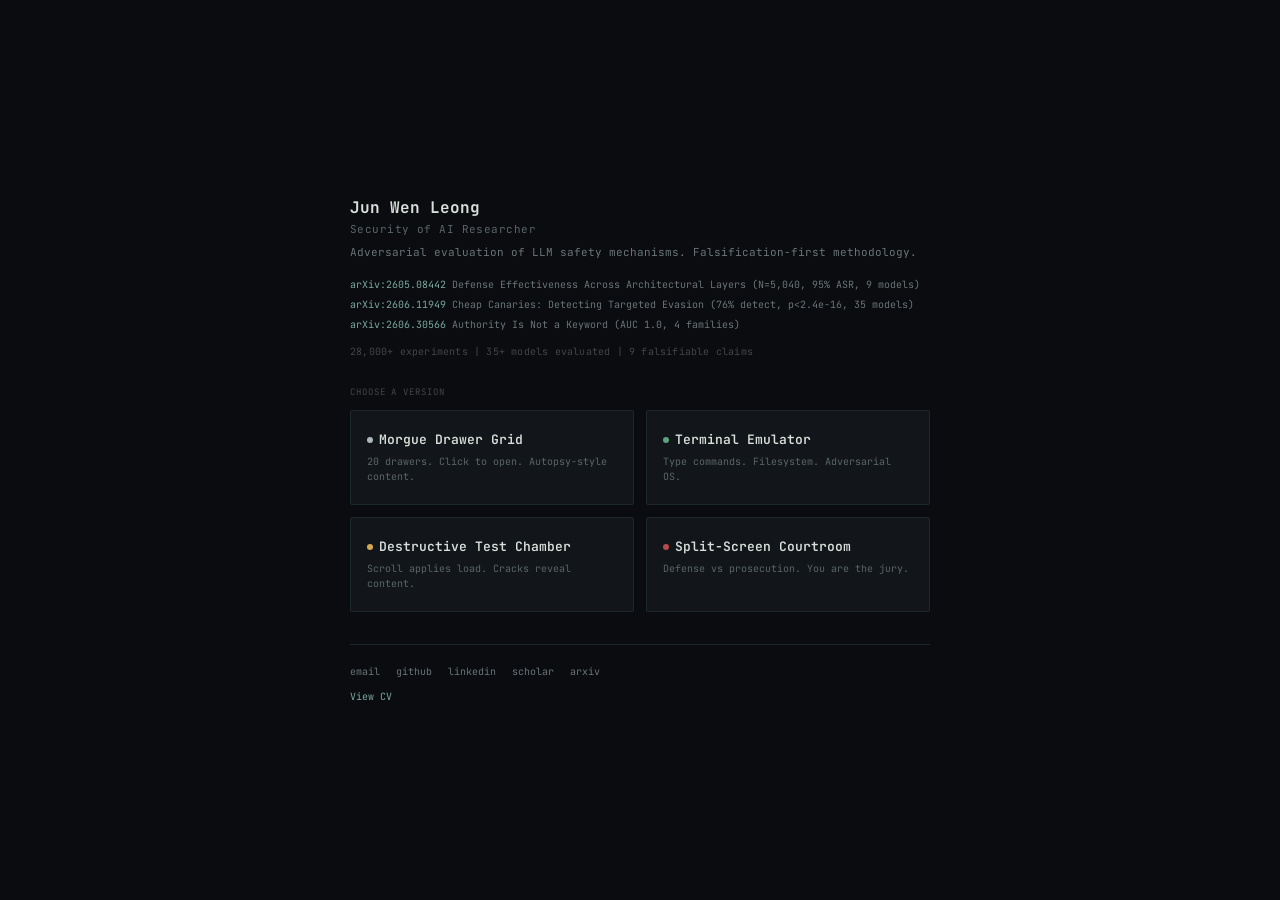
==== index.html @ e0956cd9 "fix: address panel feedback across all versions Landing: add credentials summary, paper bullets, sta" ====
<!DOCTYPE html>
<html lang="en">
<head>
  <meta charset="UTF-8">
  <meta name="viewport" content="width=device-width, initial-scale=1.0">
  <title>Jun Wen Leong</title>
  <meta name="description" content="Security of AI Researcher. Adversarial evaluation of LLM safety mechanisms.">
  <meta property="og:title" content="Jun Wen Leong">
  <meta property="og:description" content="Security of AI Researcher. Adversarial evaluation of LLM safety mechanisms.">
  <meta property="og:type" content="website">
  <meta property="og:image" content="https://junwenleong.github.io/site/og-image.png">
  <link rel="preconnect" href="https://fonts.googleapis.com">
  <link rel="preconnect" href="https://fonts.gstatic.com" crossorigin>
  <link href="https://fonts.googleapis.com/css2?family=JetBrains+Mono:wght@400;500;700&display=swap" rel="stylesheet">
  <style>
    * { box-sizing: border-box; margin: 0; padding: 0; }
    body {
      background: #0a0c0f;
      color: #8f9a9c;
      font-family: 'JetBrains Mono', monospace;
      min-height: 100vh;
      display: flex;
      align-items: center;
      justify-content: center;
      padding: 24px;
    }
    .landing {
      max-width: 580px;
      width: 100%;
    }

    /* Header / Summary */
    .landing__name {
      font-size: 16px;
      font-weight: 700;
      color: #d8ded9;
      margin-bottom: 4px;
    }
    .landing__role {
      font-size: 11px;
      color: #5a6568;
      letter-spacing: 0.04em;
      margin-bottom: 8px;
    }
    .landing__focus {
      font-size: 11px;
      color: #6a7578;
      margin-bottom: 16px;
      line-height: 1.5;
    }

    /* Papers */
    .landing__papers {
      margin-bottom: 12px;
    }
    .landing__paper {
      font-size: 10px;
      color: #6a7578;
      line-height: 1.6;
      margin-bottom: 4px;
    }
    .landing__paper a {
      color: #7aa89f;
      text-decoration: none;
    }
    .landing__paper a:hover {
      text-decoration: underline;
    }

    /* Stats */
    .landing__stats {
      font-size: 10px;
      color: #444;
      margin-bottom: 28px;
      letter-spacing: 0.02em;
    }

    /* Grid label */
    .landing__label {
      font-size: 9px;
      color: #444;
      letter-spacing: 0.1em;
      text-transform: uppercase;
      margin-bottom: 12px;
    }

    /* Version grid */
    .landing__grid {
      display: grid;
      grid-template-columns: 1fr 1fr;
      gap: 12px;
      margin-bottom: 32px;
    }
    .landing__link {
      display: block;
      padding: 20px 16px;
      background: #12161a;
      border: 1px solid #1e272c;
      border-radius: 2px;
      text-decoration: none;
      transition: border-color 150ms, background 150ms;
    }
    .landing__link:hover {
      border-color: #3a454b;
      background: #161d21;
    }
    .landing__link-title {
      display: block;
      font-size: 13px;
      font-weight: 600;
      color: #d8ded9;
      margin-bottom: 6px;
    }
    .landing__link-desc {
      display: block;
      font-size: 10px;
      color: #5a6568;
      line-height: 1.5;
    }
    .landing__link-dot {
      display: inline-block;
      width: 6px;
      height: 6px;
      border-radius: 50%;
      margin-right: 6px;
      vertical-align: middle;
    }
    .landing__link-dot--morgue { background: #aeb7ba; }
    .landing__link-dot--console { background: #5fa37a; }
    .landing__link-dot--lab { background: #d6a84f; }
    .landing__link-dot--court { background: #b84a4a; }

    /* Footer / Contact */
    .landing__footer {
      border-top: 1px solid #1e272c;
      padding-top: 20px;
    }
    .landing__contacts {
      display: flex;
      flex-wrap: wrap;
      gap: 16px;
      font-size: 10px;
      margin-bottom: 12px;
    }
    .landing__contacts a {
      color: #6a7578;
      text-decoration: none;
      transition: color 150ms;
    }
    .landing__contacts a:hover {
      color: #d8ded9;
    }
    .landing__cv-link {
      font-size: 10px;
    }
    .landing__cv-link a {
      color: #7aa89f;
      text-decoration: none;
    }
    .landing__cv-link a:hover {
      text-decoration: underline;
    }

    @media (max-width: 500px) {
      .landing__grid { grid-template-columns: 1fr; }
      .landing__contacts { gap: 12px; }
    }
  </style>
</head>
<body>
  <div class="landing">
    <!-- Summary -->
    <h1 class="landing__name">Jun Wen Leong</h1>
    <p class="landing__role">Security of AI Researcher</p>
    <p class="landing__focus">Adversarial evaluation of LLM safety mechanisms. Falsification-first methodology.</p>

    <div class="landing__papers">
      <p class="landing__paper"><a href="https://arxiv.org/abs/2605.08442">arXiv:2605.08442</a> Defense Effectiveness Across Architectural Layers (N=5,040, 95% ASR, 9 models)</p>
      <p class="landing__paper"><a href="https://arxiv.org/abs/2606.11949">arXiv:2606.11949</a> Cheap Canaries: Detecting Targeted Evasion (76% detect, p&lt;2.4e-16, 35 models)</p>
      <p class="landing__paper"><a href="https://arxiv.org/abs/2606.30566">arXiv:2606.30566</a> Authority Is Not a Keyword (AUC 1.0, 4 families)</p>
    </div>

    <p class="landing__stats">28,000+ experiments | 35+ models evaluated | 9 falsifiable claims</p>

    <!-- Version grid -->
    <p class="landing__label">Choose a version</p>
    <nav class="landing__grid">
      <a href="v/morgue/" class="landing__link">
        <span class="landing__link-title"><span class="landing__link-dot landing__link-dot--morgue"></span>Morgue Drawer Grid</span>
        <span class="landing__link-desc">20 drawers. Click to open. Autopsy-style content.</span>
      </a>
      <a href="v/console/" class="landing__link">
        <span class="landing__link-title"><span class="landing__link-dot landing__link-dot--console"></span>Terminal Emulator</span>
        <span class="landing__link-desc">Type commands. Filesystem. Adversarial OS.</span>
      </a>
      <a href="v/lab/" class="landing__link">
        <span class="landing__link-title"><span class="landing__link-dot landing__link-dot--lab"></span>Destructive Test Chamber</span>
        <span class="landing__link-desc">Scroll applies load. Cracks reveal content.</span>
      </a>
      <a href="v/red-team/" class="landing__link">
        <span class="landing__link-title"><span class="landing__link-dot landing__link-dot--court"></span>Split-Screen Courtroom</span>
        <span class="landing__link-desc">Defense vs prosecution. You are the jury.</span>
      </a>
    </nav>

    <!-- Contact / CV -->
    <footer class="landing__footer">
      <div class="landing__contacts">
        <a href="mailto:leongjunwen@gmail.com">email</a>
        <a href="https://github.com/junwenleong">github</a>
        <a href="https://linkedin.com/in/junwenleong">linkedin</a>
        <a href="https://scholar.google.com/citations?user=LW_Ow9QAAAAJ">scholar</a>
        <a href="https://arxiv.org/search/?query=Jun+Wen+Leong&searchtype=author">arxiv</a>
      </div>
      <p class="landing__cv-link"><a href="cv.html">View CV</a></p>
    </footer>
  </div>
</body>
</html>
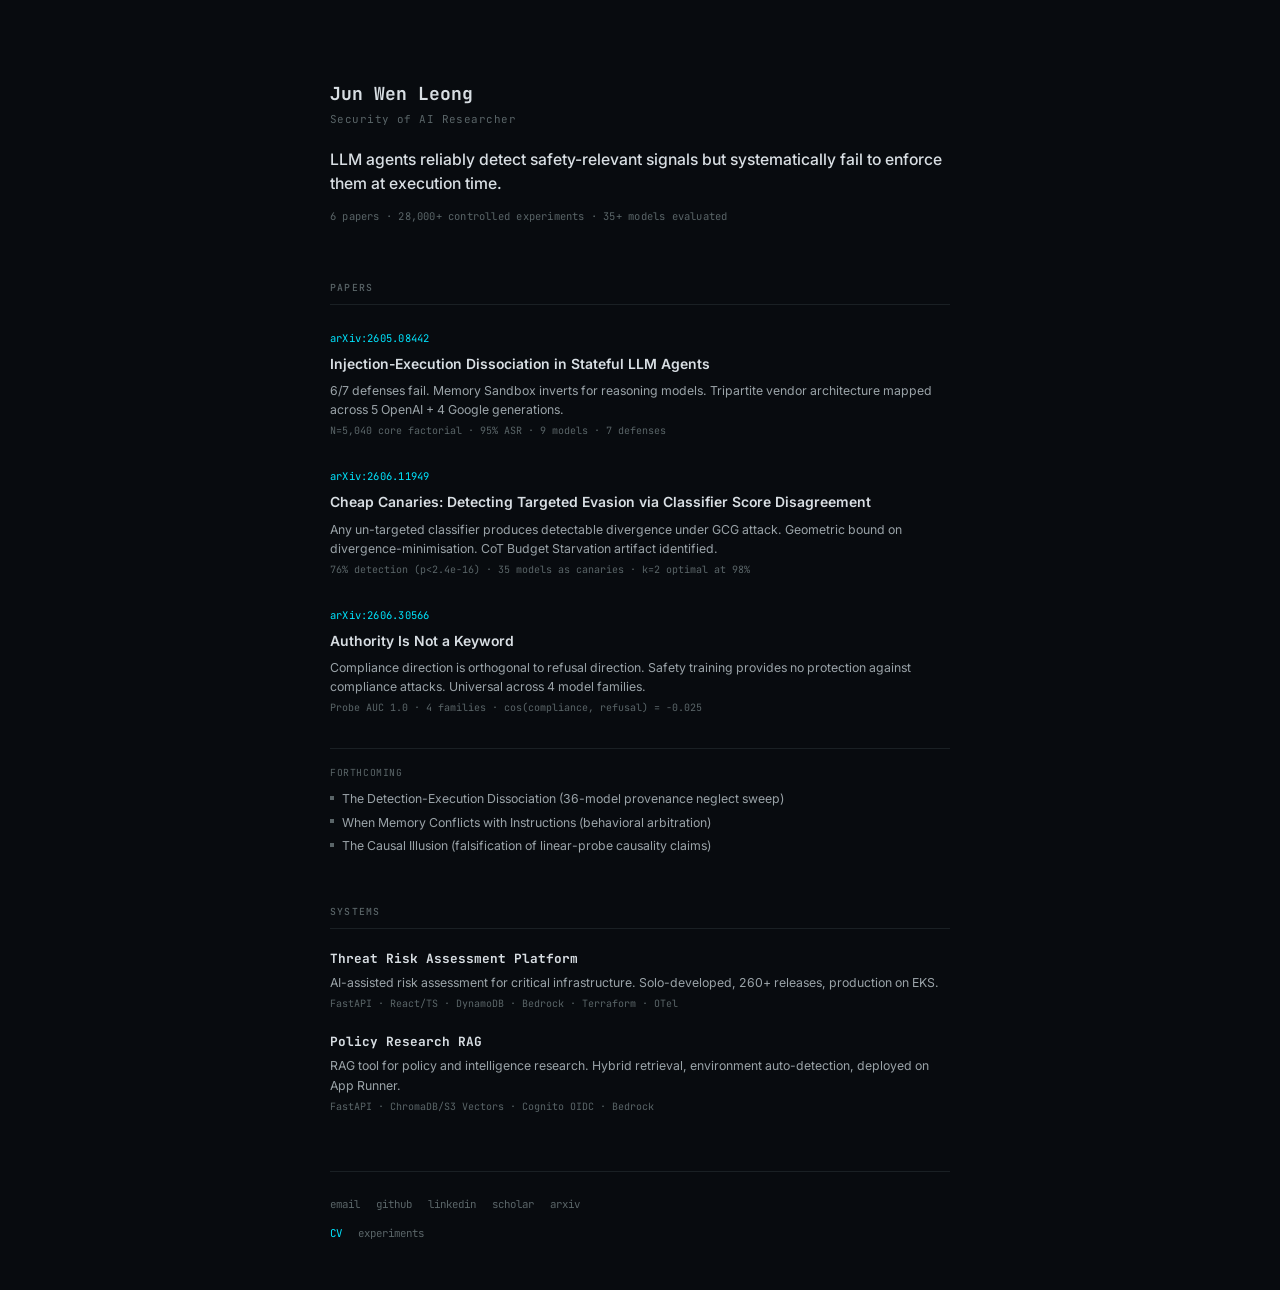
==== commit aae5965c: "redesign: thesis-first single page, remove internal system names" ====
--- a/index.html
+++ b/index.html
@@ -4,216 +4,95 @@
   <meta charset="UTF-8">
   <meta name="viewport" content="width=device-width, initial-scale=1.0">
   <title>Jun Wen Leong</title>
-  <meta name="description" content="Security of AI Researcher. Adversarial evaluation of LLM safety mechanisms.">
-  <meta property="og:title" content="Jun Wen Leong">
-  <meta property="og:description" content="Security of AI Researcher. Adversarial evaluation of LLM safety mechanisms.">
+  <meta name="description" content="Security of AI Researcher. LLM agents reliably detect safety-relevant signals but systematically fail to enforce them at execution time.">
+  <meta property="og:title" content="Jun Wen Leong — Security of AI">
+  <meta property="og:description" content="LLM agents detect safety signals but fail to enforce them. 6 papers, 28,000+ experiments, 35+ models.">
   <meta property="og:type" content="website">
   <meta property="og:image" content="https://junwenleong.github.io/site/og-image.png">
   <link rel="preconnect" href="https://fonts.googleapis.com">
   <link rel="preconnect" href="https://fonts.gstatic.com" crossorigin>
-  <link href="https://fonts.googleapis.com/css2?family=JetBrains+Mono:wght@400;500;700&display=swap" rel="stylesheet">
-  <style>
-    * { box-sizing: border-box; margin: 0; padding: 0; }
-    body {
-      background: #0a0c0f;
-      color: #8f9a9c;
-      font-family: 'JetBrains Mono', monospace;
-      min-height: 100vh;
-      display: flex;
-      align-items: center;
-      justify-content: center;
-      padding: 24px;
-    }
-    .landing {
-      max-width: 580px;
-      width: 100%;
-    }
-
-    /* Header / Summary */
-    .landing__name {
-      font-size: 16px;
-      font-weight: 700;
-      color: #d8ded9;
-      margin-bottom: 4px;
-    }
-    .landing__role {
-      font-size: 11px;
-      color: #5a6568;
-      letter-spacing: 0.04em;
-      margin-bottom: 8px;
-    }
-    .landing__focus {
-      font-size: 11px;
-      color: #6a7578;
-      margin-bottom: 16px;
-      line-height: 1.5;
-    }
-
-    /* Papers */
-    .landing__papers {
-      margin-bottom: 12px;
-    }
-    .landing__paper {
-      font-size: 10px;
-      color: #6a7578;
-      line-height: 1.6;
-      margin-bottom: 4px;
-    }
-    .landing__paper a {
-      color: #7aa89f;
-      text-decoration: none;
-    }
-    .landing__paper a:hover {
-      text-decoration: underline;
-    }
-
-    /* Stats */
-    .landing__stats {
-      font-size: 10px;
-      color: #444;
-      margin-bottom: 28px;
-      letter-spacing: 0.02em;
-    }
-
-    /* Grid label */
-    .landing__label {
-      font-size: 9px;
-      color: #444;
-      letter-spacing: 0.1em;
-      text-transform: uppercase;
-      margin-bottom: 12px;
-    }
-
-    /* Version grid */
-    .landing__grid {
-      display: grid;
-      grid-template-columns: 1fr 1fr;
-      gap: 12px;
-      margin-bottom: 32px;
-    }
-    .landing__link {
-      display: block;
-      padding: 20px 16px;
-      background: #12161a;
-      border: 1px solid #1e272c;
-      border-radius: 2px;
-      text-decoration: none;
-      transition: border-color 150ms, background 150ms;
-    }
-    .landing__link:hover {
-      border-color: #3a454b;
-      background: #161d21;
-    }
-    .landing__link-title {
-      display: block;
-      font-size: 13px;
-      font-weight: 600;
-      color: #d8ded9;
-      margin-bottom: 6px;
-    }
-    .landing__link-desc {
-      display: block;
-      font-size: 10px;
-      color: #5a6568;
-      line-height: 1.5;
-    }
-    .landing__link-dot {
-      display: inline-block;
-      width: 6px;
-      height: 6px;
-      border-radius: 50%;
-      margin-right: 6px;
-      vertical-align: middle;
-    }
-    .landing__link-dot--morgue { background: #aeb7ba; }
-    .landing__link-dot--console { background: #5fa37a; }
-    .landing__link-dot--lab { background: #d6a84f; }
-    .landing__link-dot--court { background: #b84a4a; }
-
-    /* Footer / Contact */
-    .landing__footer {
-      border-top: 1px solid #1e272c;
-      padding-top: 20px;
-    }
-    .landing__contacts {
-      display: flex;
-      flex-wrap: wrap;
-      gap: 16px;
-      font-size: 10px;
-      margin-bottom: 12px;
-    }
-    .landing__contacts a {
-      color: #6a7578;
-      text-decoration: none;
-      transition: color 150ms;
-    }
-    .landing__contacts a:hover {
-      color: #d8ded9;
-    }
-    .landing__cv-link {
-      font-size: 10px;
-    }
-    .landing__cv-link a {
-      color: #7aa89f;
-      text-decoration: none;
-    }
-    .landing__cv-link a:hover {
-      text-decoration: underline;
-    }
-
-    @media (max-width: 500px) {
-      .landing__grid { grid-template-columns: 1fr; }
-      .landing__contacts { gap: 12px; }
-    }
-  </style>
+  <link href="https://fonts.googleapis.com/css2?family=Inter:wght@300;400;500;600&family=JetBrains+Mono:wght@400;500;700&display=swap" rel="stylesheet">
+  <link rel="stylesheet" href="style.css">
 </head>
 <body>
-  <div class="landing">
-    <!-- Summary -->
-    <h1 class="landing__name">Jun Wen Leong</h1>
-    <p class="landing__role">Security of AI Researcher</p>
-    <p class="landing__focus">Adversarial evaluation of LLM safety mechanisms. Falsification-first methodology.</p>
+  <main class="site">
 
-    <div class="landing__papers">
-      <p class="landing__paper"><a href="https://arxiv.org/abs/2605.08442">arXiv:2605.08442</a> Defense Effectiveness Across Architectural Layers (N=5,040, 95% ASR, 9 models)</p>
-      <p class="landing__paper"><a href="https://arxiv.org/abs/2606.11949">arXiv:2606.11949</a> Cheap Canaries: Detecting Targeted Evasion (76% detect, p&lt;2.4e-16, 35 models)</p>
-      <p class="landing__paper"><a href="https://arxiv.org/abs/2606.30566">arXiv:2606.30566</a> Authority Is Not a Keyword (AUC 1.0, 4 families)</p>
-    </div>
+    <!-- Thesis -->
+    <header class="site__header">
+      <h1 class="site__name">Jun Wen Leong</h1>
+      <p class="site__role">Security of AI Researcher</p>
+      <p class="site__thesis">LLM agents reliably detect safety-relevant signals but systematically fail to enforce them at execution time.</p>
+      <p class="site__stats">6 papers &middot; 28,000+ controlled experiments &middot; 35+ models evaluated</p>
+    </header>
 
-    <p class="landing__stats">28,000+ experiments | 35+ models evaluated | 9 falsifiable claims</p>
+    <!-- Papers -->
+    <section class="site__section">
+      <h2 class="site__section-title">Papers</h2>
 
-    <!-- Version grid -->
-    <p class="landing__label">Choose a version</p>
-    <nav class="landing__grid">
-      <a href="v/morgue/" class="landing__link">
-        <span class="landing__link-title"><span class="landing__link-dot landing__link-dot--morgue"></span>Morgue Drawer Grid</span>
-        <span class="landing__link-desc">20 drawers. Click to open. Autopsy-style content.</span>
-      </a>
-      <a href="v/console/" class="landing__link">
-        <span class="landing__link-title"><span class="landing__link-dot landing__link-dot--console"></span>Terminal Emulator</span>
-        <span class="landing__link-desc">Type commands. Filesystem. Adversarial OS.</span>
-      </a>
-      <a href="v/lab/" class="landing__link">
-        <span class="landing__link-title"><span class="landing__link-dot landing__link-dot--lab"></span>Destructive Test Chamber</span>
-        <span class="landing__link-desc">Scroll applies load. Cracks reveal content.</span>
-      </a>
-      <a href="v/red-team/" class="landing__link">
-        <span class="landing__link-title"><span class="landing__link-dot landing__link-dot--court"></span>Split-Screen Courtroom</span>
-        <span class="landing__link-desc">Defense vs prosecution. You are the jury.</span>
-      </a>
-    </nav>
+      <article class="paper">
+        <a href="https://arxiv.org/abs/2605.08442" class="paper__link">arXiv:2605.08442</a>
+        <h3 class="paper__title">Injection-Execution Dissociation in Stateful LLM Agents</h3>
+        <p class="paper__detail">6/7 defenses fail. Memory Sandbox inverts for reasoning models. Tripartite vendor architecture mapped across 5 OpenAI + 4 Google generations.</p>
+        <p class="paper__meta">N=5,040 core factorial &middot; 95% ASR &middot; 9 models &middot; 7 defenses</p>
+      </article>
 
-    <!-- Contact / CV -->
-    <footer class="landing__footer">
-      <div class="landing__contacts">
+      <article class="paper">
+        <a href="https://arxiv.org/abs/2606.11949" class="paper__link">arXiv:2606.11949</a>
+        <h3 class="paper__title">Cheap Canaries: Detecting Targeted Evasion via Classifier Score Disagreement</h3>
+        <p class="paper__detail">Any un-targeted classifier produces detectable divergence under GCG attack. Geometric bound on divergence-minimisation. CoT Budget Starvation artifact identified.</p>
+        <p class="paper__meta">76% detection (p&lt;2.4e-16) &middot; 35 models as canaries &middot; k=2 optimal at 98%</p>
+      </article>
+
+      <article class="paper">
+        <a href="https://arxiv.org/abs/2606.30566" class="paper__link">arXiv:2606.30566</a>
+        <h3 class="paper__title">Authority Is Not a Keyword</h3>
+        <p class="paper__detail">Compliance direction is orthogonal to refusal direction. Safety training provides no protection against compliance attacks. Universal across 4 model families.</p>
+        <p class="paper__meta">Probe AUC 1.0 &middot; 4 families &middot; cos(compliance, refusal) = -0.025</p>
+      </article>
+
+      <div class="paper paper--upcoming">
+        <p class="paper__upcoming-label">Forthcoming</p>
+        <p class="paper__upcoming-item">The Detection-Execution Dissociation (36-model provenance neglect sweep)</p>
+        <p class="paper__upcoming-item">When Memory Conflicts with Instructions (behavioral arbitration)</p>
+        <p class="paper__upcoming-item">The Causal Illusion (falsification of linear-probe causality claims)</p>
+      </div>
+    </section>
+
+    <!-- Systems -->
+    <section class="site__section">
+      <h2 class="site__section-title">Systems</h2>
+
+      <article class="system">
+        <h3 class="system__title">Threat Risk Assessment Platform</h3>
+        <p class="system__detail">AI-assisted risk assessment for critical infrastructure. Solo-developed, 260+ releases, production on EKS.</p>
+        <p class="system__meta">FastAPI &middot; React/TS &middot; DynamoDB &middot; Bedrock &middot; Terraform &middot; OTel</p>
+      </article>
+
+      <article class="system">
+        <h3 class="system__title">Policy Research RAG</h3>
+        <p class="system__detail">RAG tool for policy and intelligence research. Hybrid retrieval, environment auto-detection, deployed on App Runner.</p>
+        <p class="system__meta">FastAPI &middot; ChromaDB/S3 Vectors &middot; Cognito OIDC &middot; Bedrock</p>
+      </article>
+    </section>
+
+    <!-- Footer -->
+    <footer class="site__footer">
+      <div class="site__contacts">
         <a href="mailto:leongjunwen@gmail.com">email</a>
         <a href="https://github.com/junwenleong">github</a>
         <a href="https://linkedin.com/in/junwenleong">linkedin</a>
         <a href="https://scholar.google.com/citations?user=LW_Ow9QAAAAJ">scholar</a>
         <a href="https://arxiv.org/search/?query=Jun+Wen+Leong&searchtype=author">arxiv</a>
       </div>
-      <p class="landing__cv-link"><a href="cv.html">View CV</a></p>
+      <div class="site__footer-links">
+        <a href="cv.html">CV</a>
+        <a href="v/console/" class="site__experiments-link">experiments</a>
+      </div>
     </footer>
-  </div>
+
+  </main>
+
+  <!-- GoatCounter analytics -->
+  <script data-goatcounter="https://junwenleong.goatcounter.com/count" async src="//gc.zgo.at/count.js"></script>
 </body>
 </html>
--- a/style.css
+++ b/style.css
@@ -0,0 +1,289 @@
+/* ============================================================
+   Jun Wen Leong — Personal Site
+   Single-page thesis-first layout
+   Brand: dark, monospace, cyan = findings only, no curves/shadows
+   ============================================================ */
+
+*, *::before, *::after { box-sizing: border-box; margin: 0; padding: 0; }
+
+:root {
+  --bg: #080b0f;
+  --text: #9aa3a8;
+  --text-bright: #d8dee3;
+  --text-dim: #5a6568;
+  --cyan: #00e5ff;
+  --border: #1a2024;
+  --font-body: 'Inter', -apple-system, sans-serif;
+  --font-mono: 'JetBrains Mono', monospace;
+}
+
+html {
+  font-size: 15px;
+  -webkit-text-size-adjust: 100%;
+}
+
+body {
+  background: var(--bg);
+  color: var(--text);
+  font-family: var(--font-body);
+  line-height: 1.6;
+  min-height: 100vh;
+  padding: 80px 24px 48px;
+}
+
+/* Layout */
+.site {
+  max-width: 620px;
+  margin: 0 auto;
+}
+
+/* Header / Thesis */
+.site__header {
+  margin-bottom: 56px;
+}
+
+.site__name {
+  font-family: var(--font-mono);
+  font-size: 1.2rem;
+  font-weight: 700;
+  color: var(--text-bright);
+  margin-bottom: 2px;
+}
+
+.site__role {
+  font-family: var(--font-mono);
+  font-size: 0.73rem;
+  color: var(--text-dim);
+  letter-spacing: 0.04em;
+  margin-bottom: 20px;
+}
+
+.site__thesis {
+  font-family: var(--font-body);
+  font-size: 1.05rem;
+  font-weight: 500;
+  color: var(--text-bright);
+  line-height: 1.5;
+  margin-bottom: 12px;
+}
+
+.site__stats {
+  font-family: var(--font-mono);
+  font-size: 0.7rem;
+  color: var(--text-dim);
+  letter-spacing: 0.02em;
+}
+
+/* Sections */
+.site__section {
+  margin-bottom: 48px;
+}
+
+.site__section-title {
+  font-family: var(--font-mono);
+  font-size: 0.65rem;
+  font-weight: 500;
+  color: var(--text-dim);
+  letter-spacing: 0.12em;
+  text-transform: uppercase;
+  margin-bottom: 20px;
+  padding-bottom: 8px;
+  border-bottom: 1px solid var(--border);
+}
+
+/* Papers */
+.paper {
+  margin-bottom: 24px;
+}
+
+.paper__link {
+  font-family: var(--font-mono);
+  font-size: 0.7rem;
+  color: var(--cyan);
+  text-decoration: none;
+  letter-spacing: 0.02em;
+}
+
+.paper__link:hover {
+  text-decoration: underline;
+}
+
+.paper__title {
+  font-family: var(--font-body);
+  font-size: 0.93rem;
+  font-weight: 600;
+  color: var(--text-bright);
+  margin-top: 4px;
+  margin-bottom: 6px;
+}
+
+.paper__detail {
+  font-size: 0.82rem;
+  color: var(--text);
+  line-height: 1.55;
+  margin-bottom: 4px;
+}
+
+.paper__meta {
+  font-family: var(--font-mono);
+  font-size: 0.67rem;
+  color: var(--text-dim);
+}
+
+/* Forthcoming papers */
+.paper--upcoming {
+  margin-top: 32px;
+  padding-top: 16px;
+  border-top: 1px solid var(--border);
+}
+
+.paper__upcoming-label {
+  font-family: var(--font-mono);
+  font-size: 0.65rem;
+  color: var(--text-dim);
+  letter-spacing: 0.06em;
+  text-transform: uppercase;
+  margin-bottom: 8px;
+}
+
+.paper__upcoming-item {
+  font-size: 0.82rem;
+  color: var(--text);
+  margin-bottom: 4px;
+  padding-left: 12px;
+  position: relative;
+}
+
+.paper__upcoming-item::before {
+  content: '';
+  position: absolute;
+  left: 0;
+  top: 0.55em;
+  width: 4px;
+  height: 4px;
+  background: var(--text-dim);
+}
+
+/* Systems */
+.system {
+  margin-bottom: 20px;
+}
+
+.system__title {
+  font-family: var(--font-mono);
+  font-size: 0.85rem;
+  font-weight: 700;
+  color: var(--text-bright);
+  margin-bottom: 4px;
+}
+
+.system__detail {
+  font-size: 0.82rem;
+  color: var(--text);
+  line-height: 1.55;
+  margin-bottom: 4px;
+}
+
+.system__meta {
+  font-family: var(--font-mono);
+  font-size: 0.67rem;
+  color: var(--text-dim);
+}
+
+/* Footer */
+.site__footer {
+  border-top: 1px solid var(--border);
+  padding-top: 24px;
+  margin-top: 56px;
+}
+
+.site__contacts {
+  display: flex;
+  flex-wrap: wrap;
+  gap: 16px;
+  margin-bottom: 12px;
+}
+
+.site__contacts a {
+  font-family: var(--font-mono);
+  font-size: 0.72rem;
+  color: var(--text-dim);
+  text-decoration: none;
+  transition: color 120ms;
+}
+
+.site__contacts a:hover {
+  color: var(--text-bright);
+}
+
+.site__footer-links {
+  display: flex;
+  gap: 16px;
+}
+
+.site__footer-links a {
+  font-family: var(--font-mono);
+  font-size: 0.72rem;
+  color: var(--cyan);
+  text-decoration: none;
+}
+
+.site__footer-links a:hover {
+  text-decoration: underline;
+}
+
+.site__experiments-link {
+  color: var(--text-dim) !important;
+}
+
+.site__experiments-link:hover {
+  color: var(--text) !important;
+}
+
+/* Responsive */
+@media (max-width: 500px) {
+  body {
+    padding: 48px 16px 32px;
+  }
+
+  .site__thesis {
+    font-size: 0.95rem;
+  }
+
+  .site__contacts {
+    gap: 12px;
+  }
+}
+
+/* Print */
+@media print {
+  body {
+    background: #fff;
+    color: #1a1a1a;
+    padding: 0;
+  }
+
+  .site__name { color: #000; }
+  .site__thesis { color: #111; }
+  .site__role, .site__stats, .paper__meta, .system__meta { color: #555; }
+  .paper__link { color: #0066cc; }
+  .site__section-title { border-bottom-color: #ddd; color: #333; }
+  .site__footer { border-top-color: #ddd; }
+  .site__contacts a { color: #333; }
+  .site__footer-links a { color: #0066cc; }
+
+  :root {
+    --border: #ddd;
+    --cyan: #0066cc;
+  }
+}
+
+/* Accessibility */
+@media (prefers-reduced-motion: reduce) {
+  * { transition: none !important; }
+}
+
+@media (forced-colors: active) {
+  .paper__link { color: LinkText; }
+  .paper__upcoming-item::before { background: CanvasText; }
+}
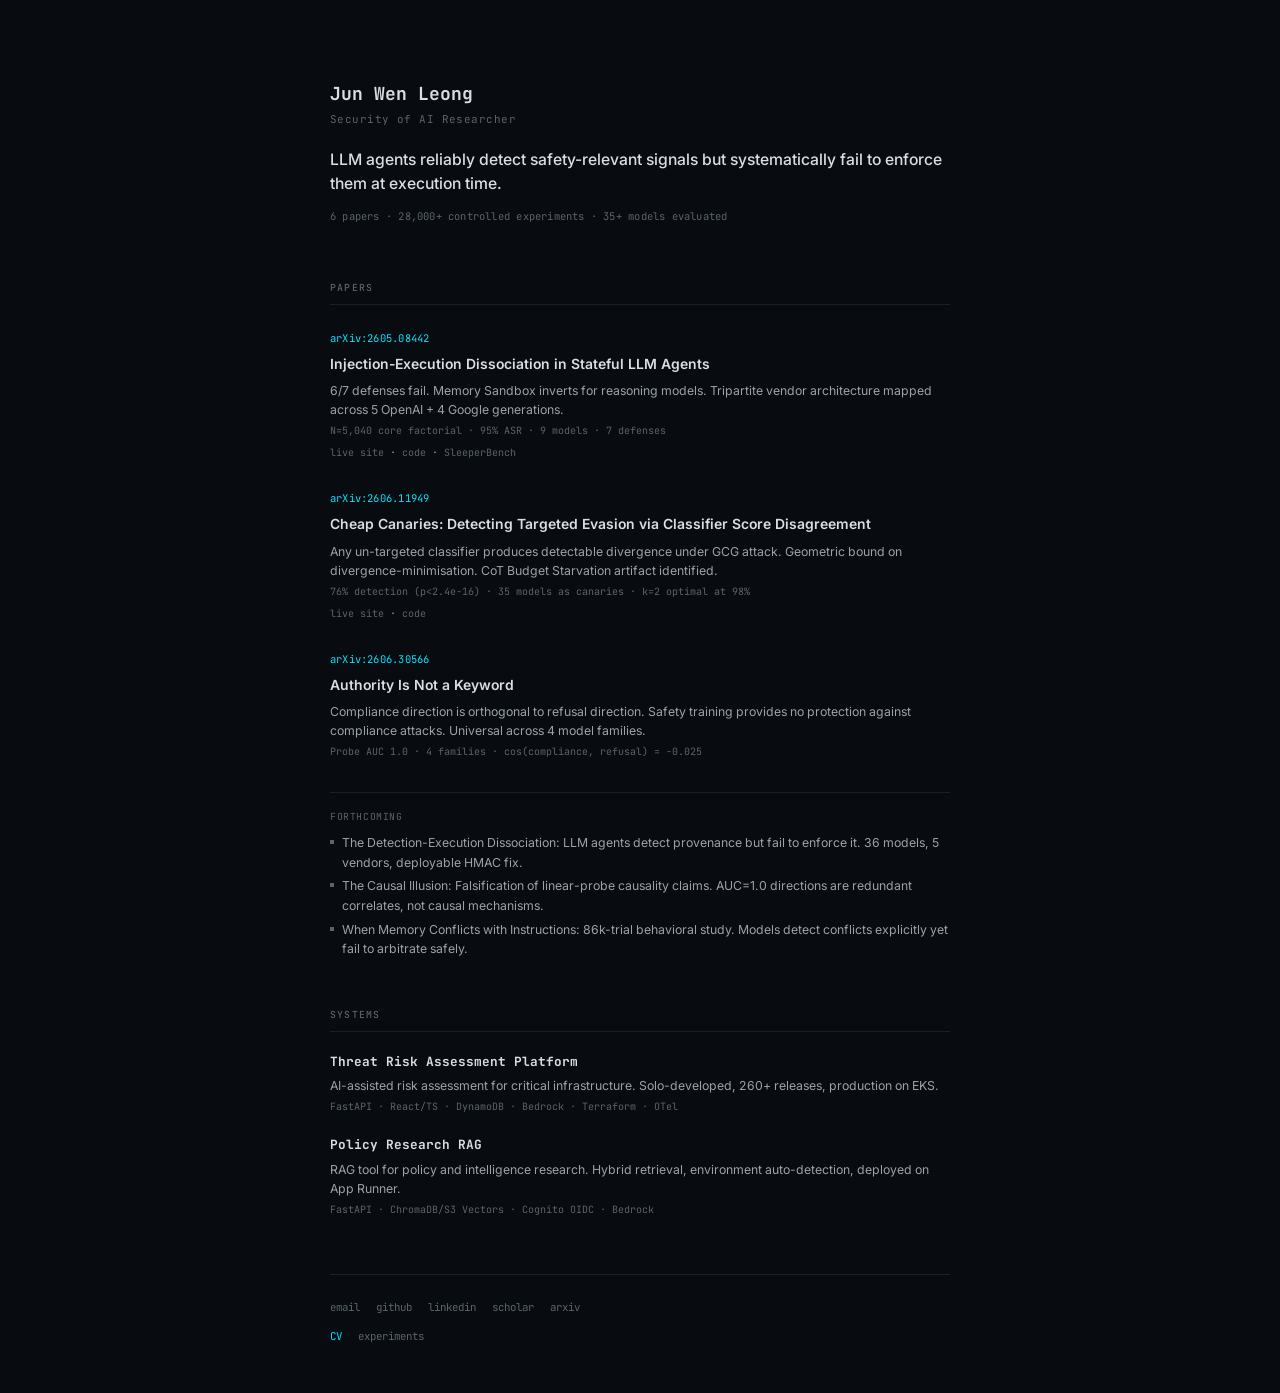
==== commit 412abd6d: "hub-and-spoke: claim root domain, add companion site links - Repo renamed site → junwenleong.github." ====
--- a/index.html
+++ b/index.html
@@ -8,7 +8,7 @@
   <meta property="og:title" content="Jun Wen Leong — Security of AI">
   <meta property="og:description" content="LLM agents detect safety signals but fail to enforce them. 6 papers, 28,000+ experiments, 35+ models.">
   <meta property="og:type" content="website">
-  <meta property="og:image" content="https://junwenleong.github.io/site/og-image.png">
+  <meta property="og:image" content="https://junwenleong.github.io/og-image.png">
   <link rel="preconnect" href="https://fonts.googleapis.com">
   <link rel="preconnect" href="https://fonts.gstatic.com" crossorigin>
   <link href="https://fonts.googleapis.com/css2?family=Inter:wght@300;400;500;600&family=JetBrains+Mono:wght@400;500;700&display=swap" rel="stylesheet">
@@ -34,6 +34,7 @@
         <h3 class="paper__title">Injection-Execution Dissociation in Stateful LLM Agents</h3>
         <p class="paper__detail">6/7 defenses fail. Memory Sandbox inverts for reasoning models. Tripartite vendor architecture mapped across 5 OpenAI + 4 Google generations.</p>
         <p class="paper__meta">N=5,040 core factorial &middot; 95% ASR &middot; 9 models &middot; 7 defenses</p>
+        <p class="paper__links"><a href="https://junwenleong.github.io/stateful-agent-security-eval">live site</a> &middot; <a href="https://github.com/junwenleong/stateful-agent-security-eval">code</a> &middot; <a href="https://github.com/junwenleong/sleeperbench">SleeperBench</a></p>
       </article>
 
       <article class="paper">
@@ -41,6 +42,7 @@
         <h3 class="paper__title">Cheap Canaries: Detecting Targeted Evasion via Classifier Score Disagreement</h3>
         <p class="paper__detail">Any un-targeted classifier produces detectable divergence under GCG attack. Geometric bound on divergence-minimisation. CoT Budget Starvation artifact identified.</p>
         <p class="paper__meta">76% detection (p&lt;2.4e-16) &middot; 35 models as canaries &middot; k=2 optimal at 98%</p>
+        <p class="paper__links"><a href="https://junwenleong.github.io/safety-classifier-shift-monitor">live site</a> &middot; <a href="https://github.com/junwenleong/safety-classifier-shift-monitor">code</a></p>
       </article>
 
       <article class="paper">
@@ -52,9 +54,9 @@
 
       <div class="paper paper--upcoming">
         <p class="paper__upcoming-label">Forthcoming</p>
-        <p class="paper__upcoming-item">The Detection-Execution Dissociation (36-model provenance neglect sweep)</p>
-        <p class="paper__upcoming-item">When Memory Conflicts with Instructions (behavioral arbitration)</p>
-        <p class="paper__upcoming-item">The Causal Illusion (falsification of linear-probe causality claims)</p>
+        <p class="paper__upcoming-item">The Detection-Execution Dissociation: LLM agents detect provenance but fail to enforce it. 36 models, 5 vendors, deployable HMAC fix.</p>
+        <p class="paper__upcoming-item">The Causal Illusion: Falsification of linear-probe causality claims. AUC=1.0 directions are redundant correlates, not causal mechanisms.</p>
+        <p class="paper__upcoming-item">When Memory Conflicts with Instructions: 86k-trial behavioral study. Models detect conflicts explicitly yet fail to arbitrate safely.</p>
       </div>
     </section>
 
--- a/style.css
+++ b/style.css
@@ -130,6 +130,22 @@
   color: var(--text-dim);
 }
 
+.paper__links {
+  font-family: var(--font-mono);
+  font-size: 0.67rem;
+  margin-top: 6px;
+}
+
+.paper__links a {
+  color: var(--text-dim);
+  text-decoration: none;
+  transition: color 120ms;
+}
+
+.paper__links a:hover {
+  color: var(--cyan);
+}
+
 /* Forthcoming papers */
 .paper--upcoming {
   margin-top: 32px;
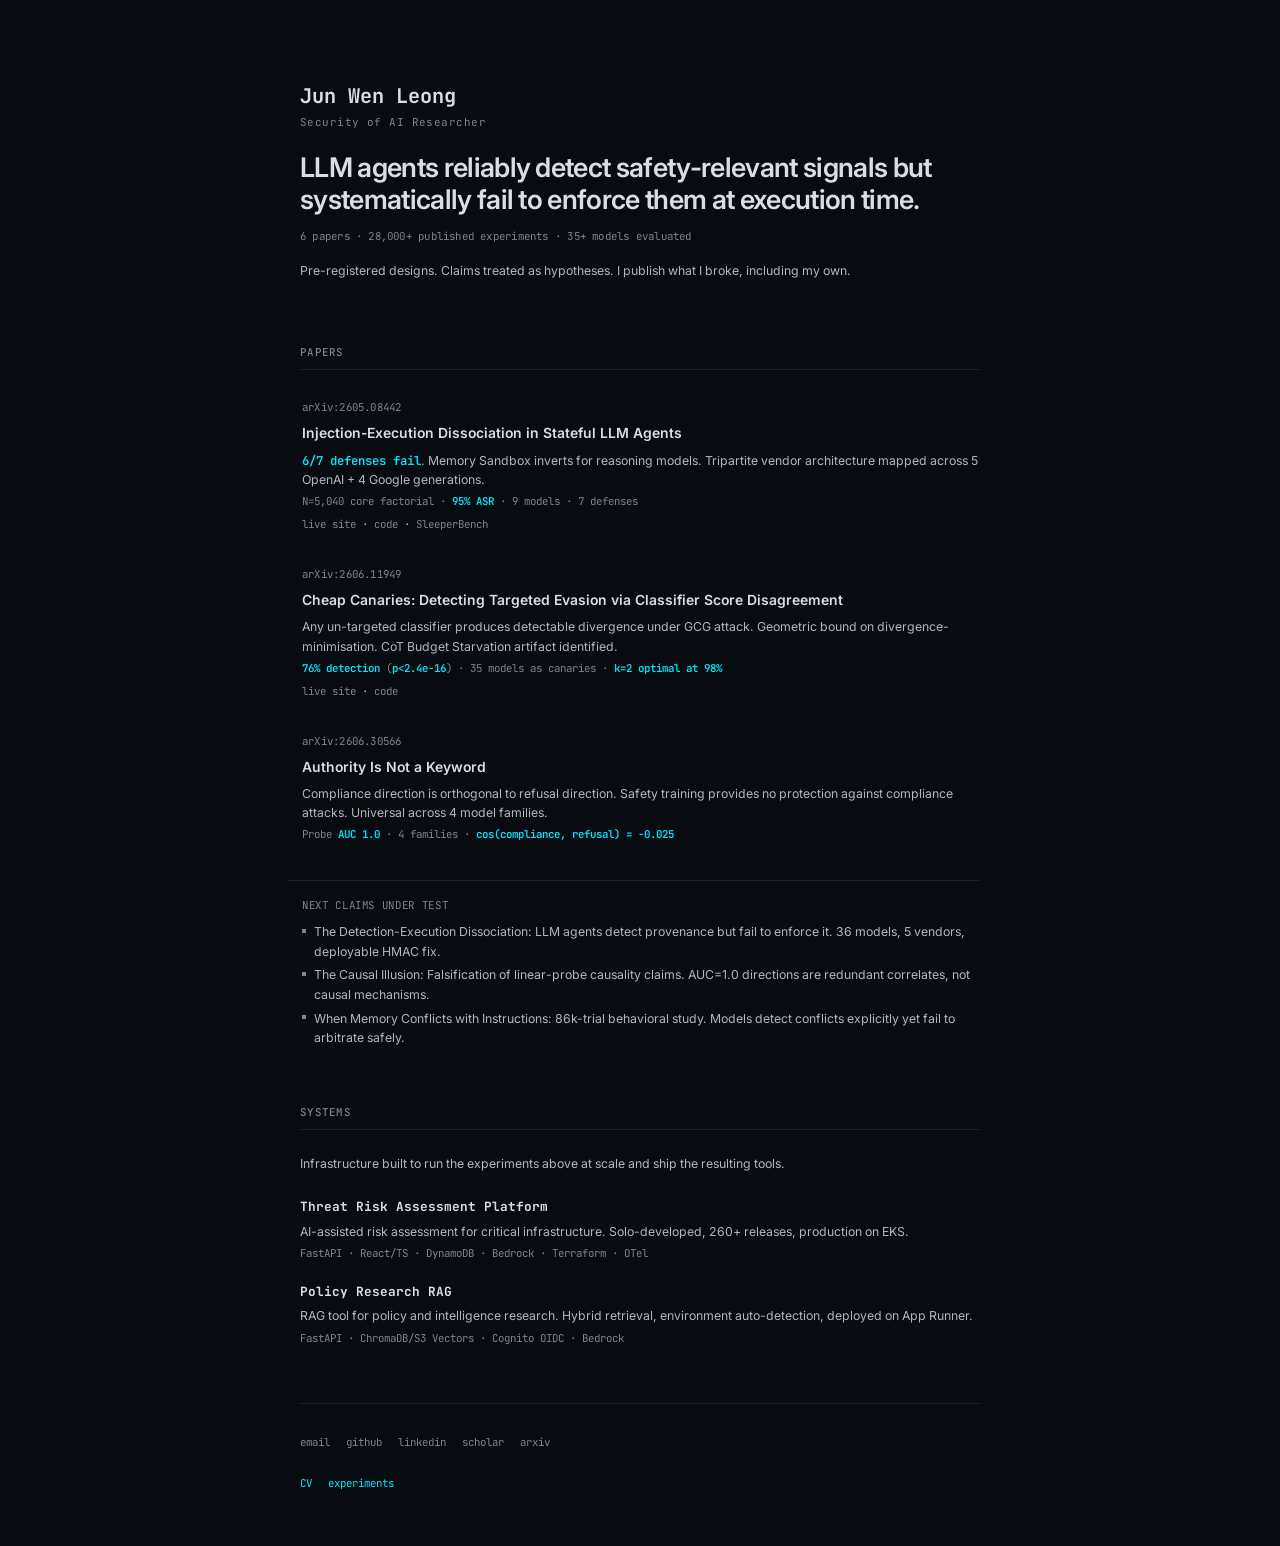
==== commit 029c6d72: "world-class polish: all 4 versions upgraded per 8-model panel review MAIN: - Typography hierarchy: t" ====
--- a/index.html
+++ b/index.html
@@ -3,12 +3,17 @@
 <head>
   <meta charset="UTF-8">
   <meta name="viewport" content="width=device-width, initial-scale=1.0">
-  <title>Jun Wen Leong</title>
+  <title>Jun Wen Leong — Security of AI Researcher</title>
   <meta name="description" content="Security of AI Researcher. LLM agents reliably detect safety-relevant signals but systematically fail to enforce them at execution time.">
+  <meta name="theme-color" content="#080b0f">
   <meta property="og:title" content="Jun Wen Leong — Security of AI">
   <meta property="og:description" content="LLM agents detect safety signals but fail to enforce them. 6 papers, 28,000+ experiments, 35+ models.">
   <meta property="og:type" content="website">
+  <meta property="og:url" content="https://junwenleong.github.io/">
   <meta property="og:image" content="https://junwenleong.github.io/og-image.png">
+  <meta name="twitter:card" content="summary_large_image">
+  <meta name="twitter:title" content="Jun Wen Leong — Security of AI">
+  <link rel="canonical" href="https://junwenleong.github.io/">
   <link rel="preconnect" href="https://fonts.googleapis.com">
   <link rel="preconnect" href="https://fonts.gstatic.com" crossorigin>
   <link href="https://fonts.googleapis.com/css2?family=Inter:wght@300;400;500;600&family=JetBrains+Mono:wght@400;500;700&display=swap" rel="stylesheet">
@@ -22,7 +27,8 @@
       <h1 class="site__name">Jun Wen Leong</h1>
       <p class="site__role">Security of AI Researcher</p>
       <p class="site__thesis">LLM agents reliably detect safety-relevant signals but systematically fail to enforce them at execution time.</p>
-      <p class="site__stats">6 papers &middot; 28,000+ controlled experiments &middot; 35+ models evaluated</p>
+      <p class="site__stats">6 papers &middot; 28,000+ published experiments &middot; 35+ models evaluated</p>
+      <p class="site__method">Pre-registered designs. Claims treated as hypotheses. I publish what I broke, including my own.</p>
     </header>
 
     <!-- Papers -->
@@ -32,8 +38,8 @@
       <article class="paper">
         <a href="https://arxiv.org/abs/2605.08442" class="paper__link">arXiv:2605.08442</a>
         <h3 class="paper__title">Injection-Execution Dissociation in Stateful LLM Agents</h3>
-        <p class="paper__detail">6/7 defenses fail. Memory Sandbox inverts for reasoning models. Tripartite vendor architecture mapped across 5 OpenAI + 4 Google generations.</p>
-        <p class="paper__meta">N=5,040 core factorial &middot; 95% ASR &middot; 9 models &middot; 7 defenses</p>
+        <p class="paper__detail"><span class="finding">6/7 defenses fail</span>. Memory Sandbox inverts for reasoning models. Tripartite vendor architecture mapped across 5 OpenAI + 4 Google generations.</p>
+        <p class="paper__meta">N=5,040 core factorial &middot; <span class="finding">95% ASR</span> &middot; 9 models &middot; 7 defenses</p>
         <p class="paper__links"><a href="https://junwenleong.github.io/stateful-agent-security-eval">live site</a> &middot; <a href="https://github.com/junwenleong/stateful-agent-security-eval">code</a> &middot; <a href="https://github.com/junwenleong/sleeperbench">SleeperBench</a></p>
       </article>
 
@@ -41,7 +47,7 @@
         <a href="https://arxiv.org/abs/2606.11949" class="paper__link">arXiv:2606.11949</a>
         <h3 class="paper__title">Cheap Canaries: Detecting Targeted Evasion via Classifier Score Disagreement</h3>
         <p class="paper__detail">Any un-targeted classifier produces detectable divergence under GCG attack. Geometric bound on divergence-minimisation. CoT Budget Starvation artifact identified.</p>
-        <p class="paper__meta">76% detection (p&lt;2.4e-16) &middot; 35 models as canaries &middot; k=2 optimal at 98%</p>
+        <p class="paper__meta"><span class="finding">76% detection</span> (<span class="finding">p&lt;2.4e-16</span>) &middot; 35 models as canaries &middot; <span class="finding">k=2 optimal at 98%</span></p>
         <p class="paper__links"><a href="https://junwenleong.github.io/safety-classifier-shift-monitor">live site</a> &middot; <a href="https://github.com/junwenleong/safety-classifier-shift-monitor">code</a></p>
       </article>
 
@@ -49,11 +55,11 @@
         <a href="https://arxiv.org/abs/2606.30566" class="paper__link">arXiv:2606.30566</a>
         <h3 class="paper__title">Authority Is Not a Keyword</h3>
         <p class="paper__detail">Compliance direction is orthogonal to refusal direction. Safety training provides no protection against compliance attacks. Universal across 4 model families.</p>
-        <p class="paper__meta">Probe AUC 1.0 &middot; 4 families &middot; cos(compliance, refusal) = -0.025</p>
+        <p class="paper__meta">Probe <span class="finding">AUC 1.0</span> &middot; 4 families &middot; <span class="finding">cos(compliance, refusal) = -0.025</span></p>
       </article>
 
       <div class="paper paper--upcoming">
-        <p class="paper__upcoming-label">Forthcoming</p>
+        <p class="paper__upcoming-label">Next claims under test</p>
         <p class="paper__upcoming-item">The Detection-Execution Dissociation: LLM agents detect provenance but fail to enforce it. 36 models, 5 vendors, deployable HMAC fix.</p>
         <p class="paper__upcoming-item">The Causal Illusion: Falsification of linear-probe causality claims. AUC=1.0 directions are redundant correlates, not causal mechanisms.</p>
         <p class="paper__upcoming-item">When Memory Conflicts with Instructions: 86k-trial behavioral study. Models detect conflicts explicitly yet fail to arbitrate safely.</p>
@@ -63,6 +69,7 @@
     <!-- Systems -->
     <section class="site__section">
       <h2 class="site__section-title">Systems</h2>
+      <p class="site__section-bridge">Infrastructure built to run the experiments above at scale and ship the resulting tools.</p>
 
       <article class="system">
         <h3 class="system__title">Threat Risk Assessment Platform</h3>
--- a/style.css
+++ b/style.css
@@ -8,9 +8,9 @@
 
 :root {
   --bg: #080b0f;
-  --text: #9aa3a8;
+  --text: #b0b8bd;
   --text-bright: #d8dee3;
-  --text-dim: #5a6568;
+  --text-dim: #7a868c;
   --cyan: #00e5ff;
   --border: #1a2024;
   --font-body: 'Inter', -apple-system, sans-serif;
@@ -29,22 +29,36 @@
   line-height: 1.6;
   min-height: 100vh;
   padding: 80px 24px 48px;
+  text-rendering: optimizeLegibility;
+  -webkit-font-smoothing: antialiased;
+}
+
+/* Selection */
+::selection {
+  background: rgba(0, 229, 255, 0.15);
+  color: var(--text-bright);
+}
+
+/* Focus */
+a:focus-visible {
+  outline: 1px solid var(--cyan);
+  outline-offset: 3px;
 }
 
 /* Layout */
 .site {
-  max-width: 620px;
+  max-width: 680px;
   margin: 0 auto;
 }
 
 /* Header / Thesis */
 .site__header {
-  margin-bottom: 56px;
+  margin-bottom: 64px;
 }
 
 .site__name {
   font-family: var(--font-mono);
-  font-size: 1.2rem;
+  font-size: clamp(1.1rem, 1vw + 0.9rem, 1.35rem);
   font-weight: 700;
   color: var(--text-bright);
   margin-bottom: 2px;
@@ -60,52 +74,79 @@
 
 .site__thesis {
   font-family: var(--font-body);
-  font-size: 1.05rem;
-  font-weight: 500;
-  color: var(--text-bright);
-  line-height: 1.5;
+  font-size: clamp(1.25rem, 2.4vw, 1.8rem);
+  font-weight: 600;
+  color: var(--text-bright);
+  line-height: 1.18;
+  letter-spacing: -0.025em;
   margin-bottom: 12px;
 }
 
 .site__stats {
   font-family: var(--font-mono);
-  font-size: 0.7rem;
+  font-size: 0.72rem;
   color: var(--text-dim);
   letter-spacing: 0.02em;
+}
+
+.site__method {
+  font-size: 0.82rem;
+  color: var(--text);
+  margin-top: 16px;
+  line-height: 1.55;
+}
+
+/* Findings — cyan reserved for empirical numbers */
+.finding {
+  color: var(--cyan);
+  font-family: var(--font-mono);
+  font-weight: 600;
 }
 
 /* Sections */
 .site__section {
-  margin-bottom: 48px;
+  margin-bottom: 56px;
 }
 
 .site__section-title {
   font-family: var(--font-mono);
-  font-size: 0.65rem;
+  font-size: 0.72rem;
   font-weight: 500;
   color: var(--text-dim);
   letter-spacing: 0.12em;
   text-transform: uppercase;
-  margin-bottom: 20px;
+  margin-bottom: 24px;
   padding-bottom: 8px;
   border-bottom: 1px solid var(--border);
 }
 
+.site__section-bridge {
+  font-size: 0.82rem;
+  color: var(--text);
+  line-height: 1.55;
+  margin-bottom: 24px;
+}
+
 /* Papers */
 .paper {
-  margin-bottom: 24px;
+  margin-bottom: 28px;
+  padding-left: 14px;
+  margin-left: -14px;
+  border-left: 2px solid transparent;
+  transition: border-color 150ms ease;
 }
 
 .paper__link {
   font-family: var(--font-mono);
-  font-size: 0.7rem;
-  color: var(--cyan);
+  font-size: 0.72rem;
+  color: var(--text-dim);
   text-decoration: none;
   letter-spacing: 0.02em;
+  transition: color 120ms;
 }
 
 .paper__link:hover {
-  text-decoration: underline;
+  color: var(--text-bright);
 }
 
 .paper__title {
@@ -115,6 +156,7 @@
   color: var(--text-bright);
   margin-top: 4px;
   margin-bottom: 6px;
+  transition: color 150ms ease;
 }
 
 .paper__detail {
@@ -126,13 +168,13 @@
 
 .paper__meta {
   font-family: var(--font-mono);
-  font-size: 0.67rem;
+  font-size: 0.72rem;
   color: var(--text-dim);
 }
 
 .paper__links {
   font-family: var(--font-mono);
-  font-size: 0.67rem;
+  font-size: 0.72rem;
   margin-top: 6px;
 }
 
@@ -146,16 +188,32 @@
   color: var(--cyan);
 }
 
+/* Paper hover interaction */
+@media (hover: hover) and (prefers-reduced-motion: no-preference) {
+  .paper {
+    transition: border-color 150ms ease, transform 150ms ease;
+  }
+
+  .paper:hover {
+    border-left-color: var(--cyan);
+    transform: translateX(2px);
+  }
+
+  .paper:hover .paper__title {
+    color: #fff;
+  }
+}
+
 /* Forthcoming papers */
 .paper--upcoming {
-  margin-top: 32px;
+  margin-top: 36px;
   padding-top: 16px;
   border-top: 1px solid var(--border);
 }
 
 .paper__upcoming-label {
   font-family: var(--font-mono);
-  font-size: 0.65rem;
+  font-size: 0.72rem;
   color: var(--text-dim);
   letter-spacing: 0.06em;
   text-transform: uppercase;
@@ -202,7 +260,7 @@
 
 .system__meta {
   font-family: var(--font-mono);
-  font-size: 0.67rem;
+  font-size: 0.72rem;
   color: var(--text-dim);
 }
 
@@ -226,6 +284,8 @@
   color: var(--text-dim);
   text-decoration: none;
   transition: color 120ms;
+  padding: 6px 0;
+  display: inline-block;
 }
 
 .site__contacts a:hover {
@@ -242,6 +302,8 @@
   font-size: 0.72rem;
   color: var(--cyan);
   text-decoration: none;
+  padding: 6px 0;
+  display: inline-block;
 }
 
 .site__footer-links a:hover {
@@ -249,21 +311,39 @@
 }
 
 .site__experiments-link {
-  color: var(--text-dim) !important;
+  color: var(--text-dim);
 }
 
 .site__experiments-link:hover {
-  color: var(--text) !important;
+  color: var(--cyan);
+  text-decoration: none;
+}
+
+/* Font size floor for metadata */
+.site__section-title,
+.paper__meta,
+.paper__links,
+.system__meta,
+.site__stats {
+  font-size: 0.72rem;
 }
 
 /* Responsive */
 @media (max-width: 500px) {
   body {
-    padding: 48px 16px 32px;
+    padding: 44px 18px 34px;
+  }
+
+  .site__header {
+    margin-bottom: 52px;
   }
 
   .site__thesis {
-    font-size: 0.95rem;
+    font-size: clamp(1.1rem, 2.4vw, 1.5rem);
+  }
+
+  .paper {
+    margin-bottom: 32px;
   }
 
   .site__contacts {
@@ -273,6 +353,14 @@
 
 /* Print */
 @media print {
+  @page {
+    margin: 0.65in;
+  }
+
+  html {
+    font-size: 11pt;
+  }
+
   body {
     background: #fff;
     color: #1a1a1a;
@@ -292,6 +380,22 @@
     --border: #ddd;
     --cyan: #0066cc;
   }
+
+  a[href^='http']::after {
+    content: ' (' attr(href) ')';
+    font-size: 0.75em;
+    color: #555;
+    word-break: break-all;
+  }
+
+  .paper, .system {
+    break-inside: avoid;
+  }
+
+  .site__experiments-link,
+  script {
+    display: none;
+  }
 }
 
 /* Accessibility */
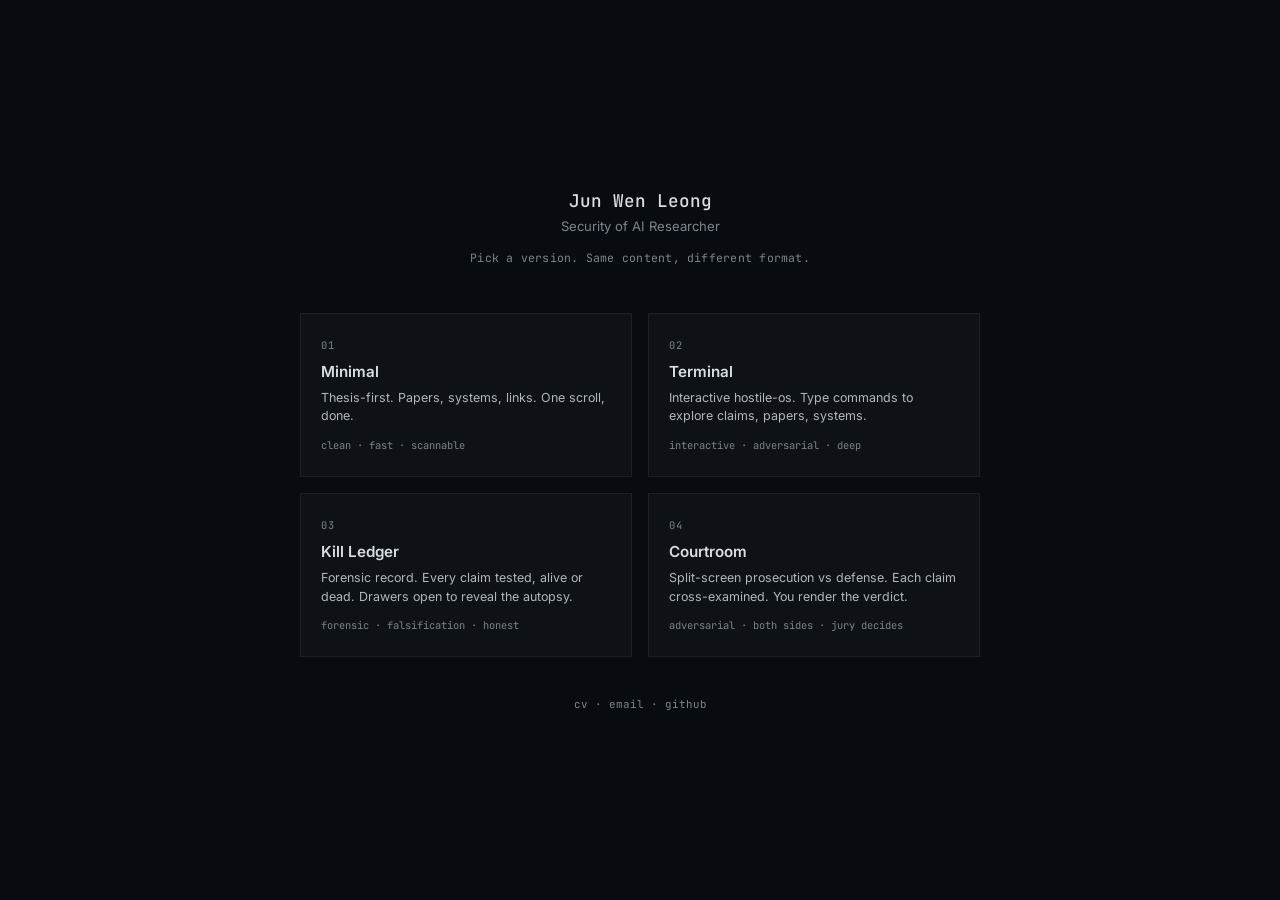
==== commit 5c067581: "add version chooser landing page Root now shows 4 cards: Minimal, Terminal, Kill Ledger, Courtroom. " ====
--- a/index.html
+++ b/index.html
@@ -3,105 +3,215 @@
 <head>
   <meta charset="UTF-8">
   <meta name="viewport" content="width=device-width, initial-scale=1.0">
-  <title>Jun Wen Leong — Security of AI Researcher</title>
-  <meta name="description" content="Security of AI Researcher. LLM agents reliably detect safety-relevant signals but systematically fail to enforce them at execution time.">
+  <title>Jun Wen Leong — Choose a Version</title>
+  <meta name="description" content="Security of AI Researcher. Pick a site version.">
   <meta name="theme-color" content="#080b0f">
-  <meta property="og:title" content="Jun Wen Leong — Security of AI">
-  <meta property="og:description" content="LLM agents detect safety signals but fail to enforce them. 6 papers, 28,000+ experiments, 35+ models.">
-  <meta property="og:type" content="website">
-  <meta property="og:url" content="https://junwenleong.github.io/">
-  <meta property="og:image" content="https://junwenleong.github.io/og-image.png">
-  <meta name="twitter:card" content="summary_large_image">
-  <meta name="twitter:title" content="Jun Wen Leong — Security of AI">
   <link rel="canonical" href="https://junwenleong.github.io/">
   <link rel="preconnect" href="https://fonts.googleapis.com">
   <link rel="preconnect" href="https://fonts.gstatic.com" crossorigin>
-  <link href="https://fonts.googleapis.com/css2?family=Inter:wght@300;400;500;600&family=JetBrains+Mono:wght@400;500;700&display=swap" rel="stylesheet">
-  <link rel="stylesheet" href="style.css">
+  <link href="https://fonts.googleapis.com/css2?family=Inter:wght@400;500;600&family=JetBrains+Mono:wght@400;500&display=swap" rel="stylesheet">
+  <style>
+    *, *::before, *::after { box-sizing: border-box; margin: 0; padding: 0; }
+
+    :root {
+      --bg: #080b0f;
+      --card-bg: #0e1216;
+      --border: #1a2024;
+      --text: #b0b8bd;
+      --text-bright: #d8dee3;
+      --text-dim: #7a868c;
+      --cyan: #00e5ff;
+      --font-body: 'Inter', -apple-system, sans-serif;
+      --font-mono: 'JetBrains Mono', monospace;
+    }
+
+    body {
+      background: var(--bg);
+      color: var(--text);
+      font-family: var(--font-body);
+      min-height: 100vh;
+      display: flex;
+      flex-direction: column;
+      align-items: center;
+      justify-content: center;
+      padding: 48px 24px;
+      text-rendering: optimizeLegibility;
+      -webkit-font-smoothing: antialiased;
+    }
+
+    .chooser {
+      max-width: 680px;
+      width: 100%;
+    }
+
+    .chooser__header {
+      text-align: center;
+      margin-bottom: 48px;
+    }
+
+    .chooser__name {
+      font-family: var(--font-mono);
+      font-size: 1.1rem;
+      font-weight: 500;
+      color: var(--text-bright);
+      margin-bottom: 6px;
+    }
+
+    .chooser__subtitle {
+      font-size: 0.82rem;
+      color: var(--text-dim);
+      margin-bottom: 16px;
+    }
+
+    .chooser__prompt {
+      font-family: var(--font-mono);
+      font-size: 0.72rem;
+      color: var(--text-dim);
+      letter-spacing: 0.02em;
+    }
+
+    .chooser__grid {
+      display: grid;
+      grid-template-columns: 1fr 1fr;
+      gap: 16px;
+    }
+
+    .chooser__card {
+      display: block;
+      background: var(--card-bg);
+      border: 1px solid var(--border);
+      padding: 24px 20px;
+      text-decoration: none;
+      transition: border-color 150ms ease, transform 150ms ease;
+    }
+
+    .chooser__card:hover {
+      border-color: var(--cyan);
+      transform: translateY(-2px);
+    }
+
+    .chooser__card:focus-visible {
+      outline: 1px solid var(--cyan);
+      outline-offset: 2px;
+    }
+
+    .chooser__card-num {
+      font-family: var(--font-mono);
+      font-size: 0.65rem;
+      color: var(--text-dim);
+      letter-spacing: 0.06em;
+      margin-bottom: 10px;
+    }
+
+    .chooser__card-title {
+      font-family: var(--font-body);
+      font-size: 0.95rem;
+      font-weight: 600;
+      color: var(--text-bright);
+      margin-bottom: 8px;
+    }
+
+    .chooser__card-desc {
+      font-size: 0.78rem;
+      color: var(--text);
+      line-height: 1.5;
+      margin-bottom: 12px;
+    }
+
+    .chooser__card-vibe {
+      font-family: var(--font-mono);
+      font-size: 0.65rem;
+      color: var(--text-dim);
+    }
+
+    .chooser__footer {
+      text-align: center;
+      margin-top: 40px;
+      font-family: var(--font-mono);
+      font-size: 0.68rem;
+      color: var(--text-dim);
+    }
+
+    .chooser__footer a {
+      color: var(--text-dim);
+      text-decoration: none;
+    }
+
+    .chooser__footer a:hover {
+      color: var(--text-bright);
+    }
+
+    ::selection { background: rgba(0, 229, 255, 0.15); color: var(--text-bright); }
+
+    @media (max-width: 540px) {
+      .chooser__grid {
+        grid-template-columns: 1fr;
+      }
+
+      body {
+        padding: 36px 16px;
+        justify-content: flex-start;
+      }
+
+      .chooser__header {
+        margin-bottom: 32px;
+      }
+    }
+
+    @media (prefers-reduced-motion: reduce) {
+      .chooser__card { transition: none; }
+    }
+
+    @media print {
+      body { background: #fff; color: #111; }
+      .chooser__card { border-color: #ccc; }
+      .chooser__card-title { color: #000; }
+    }
+  </style>
 </head>
 <body>
-  <main class="site">
-
-    <!-- Thesis -->
-    <header class="site__header">
-      <h1 class="site__name">Jun Wen Leong</h1>
-      <p class="site__role">Security of AI Researcher</p>
-      <p class="site__thesis">LLM agents reliably detect safety-relevant signals but systematically fail to enforce them at execution time.</p>
-      <p class="site__stats">6 papers &middot; 28,000+ published experiments &middot; 35+ models evaluated</p>
-      <p class="site__method">Pre-registered designs. Claims treated as hypotheses. I publish what I broke, including my own.</p>
+  <div class="chooser">
+    <header class="chooser__header">
+      <h1 class="chooser__name">Jun Wen Leong</h1>
+      <p class="chooser__subtitle">Security of AI Researcher</p>
+      <p class="chooser__prompt">Pick a version. Same content, different format.</p>
     </header>
 
-    <!-- Papers -->
-    <section class="site__section">
-      <h2 class="site__section-title">Papers</h2>
-
-      <article class="paper">
-        <a href="https://arxiv.org/abs/2605.08442" class="paper__link">arXiv:2605.08442</a>
-        <h3 class="paper__title">Injection-Execution Dissociation in Stateful LLM Agents</h3>
-        <p class="paper__detail"><span class="finding">6/7 defenses fail</span>. Memory Sandbox inverts for reasoning models. Tripartite vendor architecture mapped across 5 OpenAI + 4 Google generations.</p>
-        <p class="paper__meta">N=5,040 core factorial &middot; <span class="finding">95% ASR</span> &middot; 9 models &middot; 7 defenses</p>
-        <p class="paper__links"><a href="https://junwenleong.github.io/stateful-agent-security-eval">live site</a> &middot; <a href="https://github.com/junwenleong/stateful-agent-security-eval">code</a> &middot; <a href="https://github.com/junwenleong/sleeperbench">SleeperBench</a></p>
-      </article>
-
-      <article class="paper">
-        <a href="https://arxiv.org/abs/2606.11949" class="paper__link">arXiv:2606.11949</a>
-        <h3 class="paper__title">Cheap Canaries: Detecting Targeted Evasion via Classifier Score Disagreement</h3>
-        <p class="paper__detail">Any un-targeted classifier produces detectable divergence under GCG attack. Geometric bound on divergence-minimisation. CoT Budget Starvation artifact identified.</p>
-        <p class="paper__meta"><span class="finding">76% detection</span> (<span class="finding">p&lt;2.4e-16</span>) &middot; 35 models as canaries &middot; <span class="finding">k=2 optimal at 98%</span></p>
-        <p class="paper__links"><a href="https://junwenleong.github.io/safety-classifier-shift-monitor">live site</a> &middot; <a href="https://github.com/junwenleong/safety-classifier-shift-monitor">code</a></p>
-      </article>
-
-      <article class="paper">
-        <a href="https://arxiv.org/abs/2606.30566" class="paper__link">arXiv:2606.30566</a>
-        <h3 class="paper__title">Authority Is Not a Keyword</h3>
-        <p class="paper__detail">Compliance direction is orthogonal to refusal direction. Safety training provides no protection against compliance attacks. Universal across 4 model families.</p>
-        <p class="paper__meta">Probe <span class="finding">AUC 1.0</span> &middot; 4 families &middot; <span class="finding">cos(compliance, refusal) = -0.025</span></p>
-      </article>
-
-      <div class="paper paper--upcoming">
-        <p class="paper__upcoming-label">Next claims under test</p>
-        <p class="paper__upcoming-item">The Detection-Execution Dissociation: LLM agents detect provenance but fail to enforce it. 36 models, 5 vendors, deployable HMAC fix.</p>
-        <p class="paper__upcoming-item">The Causal Illusion: Falsification of linear-probe causality claims. AUC=1.0 directions are redundant correlates, not causal mechanisms.</p>
-        <p class="paper__upcoming-item">When Memory Conflicts with Instructions: 86k-trial behavioral study. Models detect conflicts explicitly yet fail to arbitrate safely.</p>
-      </div>
-    </section>
-
-    <!-- Systems -->
-    <section class="site__section">
-      <h2 class="site__section-title">Systems</h2>
-      <p class="site__section-bridge">Infrastructure built to run the experiments above at scale and ship the resulting tools.</p>
-
-      <article class="system">
-        <h3 class="system__title">Threat Risk Assessment Platform</h3>
-        <p class="system__detail">AI-assisted risk assessment for critical infrastructure. Solo-developed, 260+ releases, production on EKS.</p>
-        <p class="system__meta">FastAPI &middot; React/TS &middot; DynamoDB &middot; Bedrock &middot; Terraform &middot; OTel</p>
-      </article>
-
-      <article class="system">
-        <h3 class="system__title">Policy Research RAG</h3>
-        <p class="system__detail">RAG tool for policy and intelligence research. Hybrid retrieval, environment auto-detection, deployed on App Runner.</p>
-        <p class="system__meta">FastAPI &middot; ChromaDB/S3 Vectors &middot; Cognito OIDC &middot; Bedrock</p>
-      </article>
-    </section>
-
-    <!-- Footer -->
-    <footer class="site__footer">
-      <div class="site__contacts">
-        <a href="mailto:leongjunwen@gmail.com">email</a>
-        <a href="https://github.com/junwenleong">github</a>
-        <a href="https://linkedin.com/in/junwenleong">linkedin</a>
-        <a href="https://scholar.google.com/citations?user=LW_Ow9QAAAAJ">scholar</a>
-        <a href="https://arxiv.org/search/?query=Jun+Wen+Leong&searchtype=author">arxiv</a>
-      </div>
-      <div class="site__footer-links">
-        <a href="cv.html">CV</a>
-        <a href="v/console/" class="site__experiments-link">experiments</a>
-      </div>
+    <div class="chooser__grid">
+      <a href="v/main/" class="chooser__card">
+        <div class="chooser__card-num">01</div>
+        <div class="chooser__card-title">Minimal</div>
+        <p class="chooser__card-desc">Thesis-first. Papers, systems, links. One scroll, done.</p>
+        <div class="chooser__card-vibe">clean &middot; fast &middot; scannable</div>
+      </a>
+
+      <a href="v/console/" class="chooser__card">
+        <div class="chooser__card-num">02</div>
+        <div class="chooser__card-title">Terminal</div>
+        <p class="chooser__card-desc">Interactive hostile-os. Type commands to explore claims, papers, systems.</p>
+        <div class="chooser__card-vibe">interactive &middot; adversarial &middot; deep</div>
+      </a>
+
+      <a href="v/morgue/" class="chooser__card">
+        <div class="chooser__card-num">03</div>
+        <div class="chooser__card-title">Kill Ledger</div>
+        <p class="chooser__card-desc">Forensic record. Every claim tested, alive or dead. Drawers open to reveal the autopsy.</p>
+        <div class="chooser__card-vibe">forensic &middot; falsification &middot; honest</div>
+      </a>
+
+      <a href="v/red-team/" class="chooser__card">
+        <div class="chooser__card-num">04</div>
+        <div class="chooser__card-title">Courtroom</div>
+        <p class="chooser__card-desc">Split-screen prosecution vs defense. Each claim cross-examined. You render the verdict.</p>
+        <div class="chooser__card-vibe">adversarial &middot; both sides &middot; jury decides</div>
+      </a>
+    </div>
+
+    <footer class="chooser__footer">
+      <a href="cv.html">cv</a> &middot; <a href="mailto:leongjunwen@gmail.com">email</a> &middot; <a href="https://github.com/junwenleong">github</a>
     </footer>
-
-  </main>
-
-  <!-- GoatCounter analytics -->
+  </div>
+
   <script data-goatcounter="https://junwenleong.goatcounter.com/count" async src="//gc.zgo.at/count.js"></script>
 </body>
 </html>
